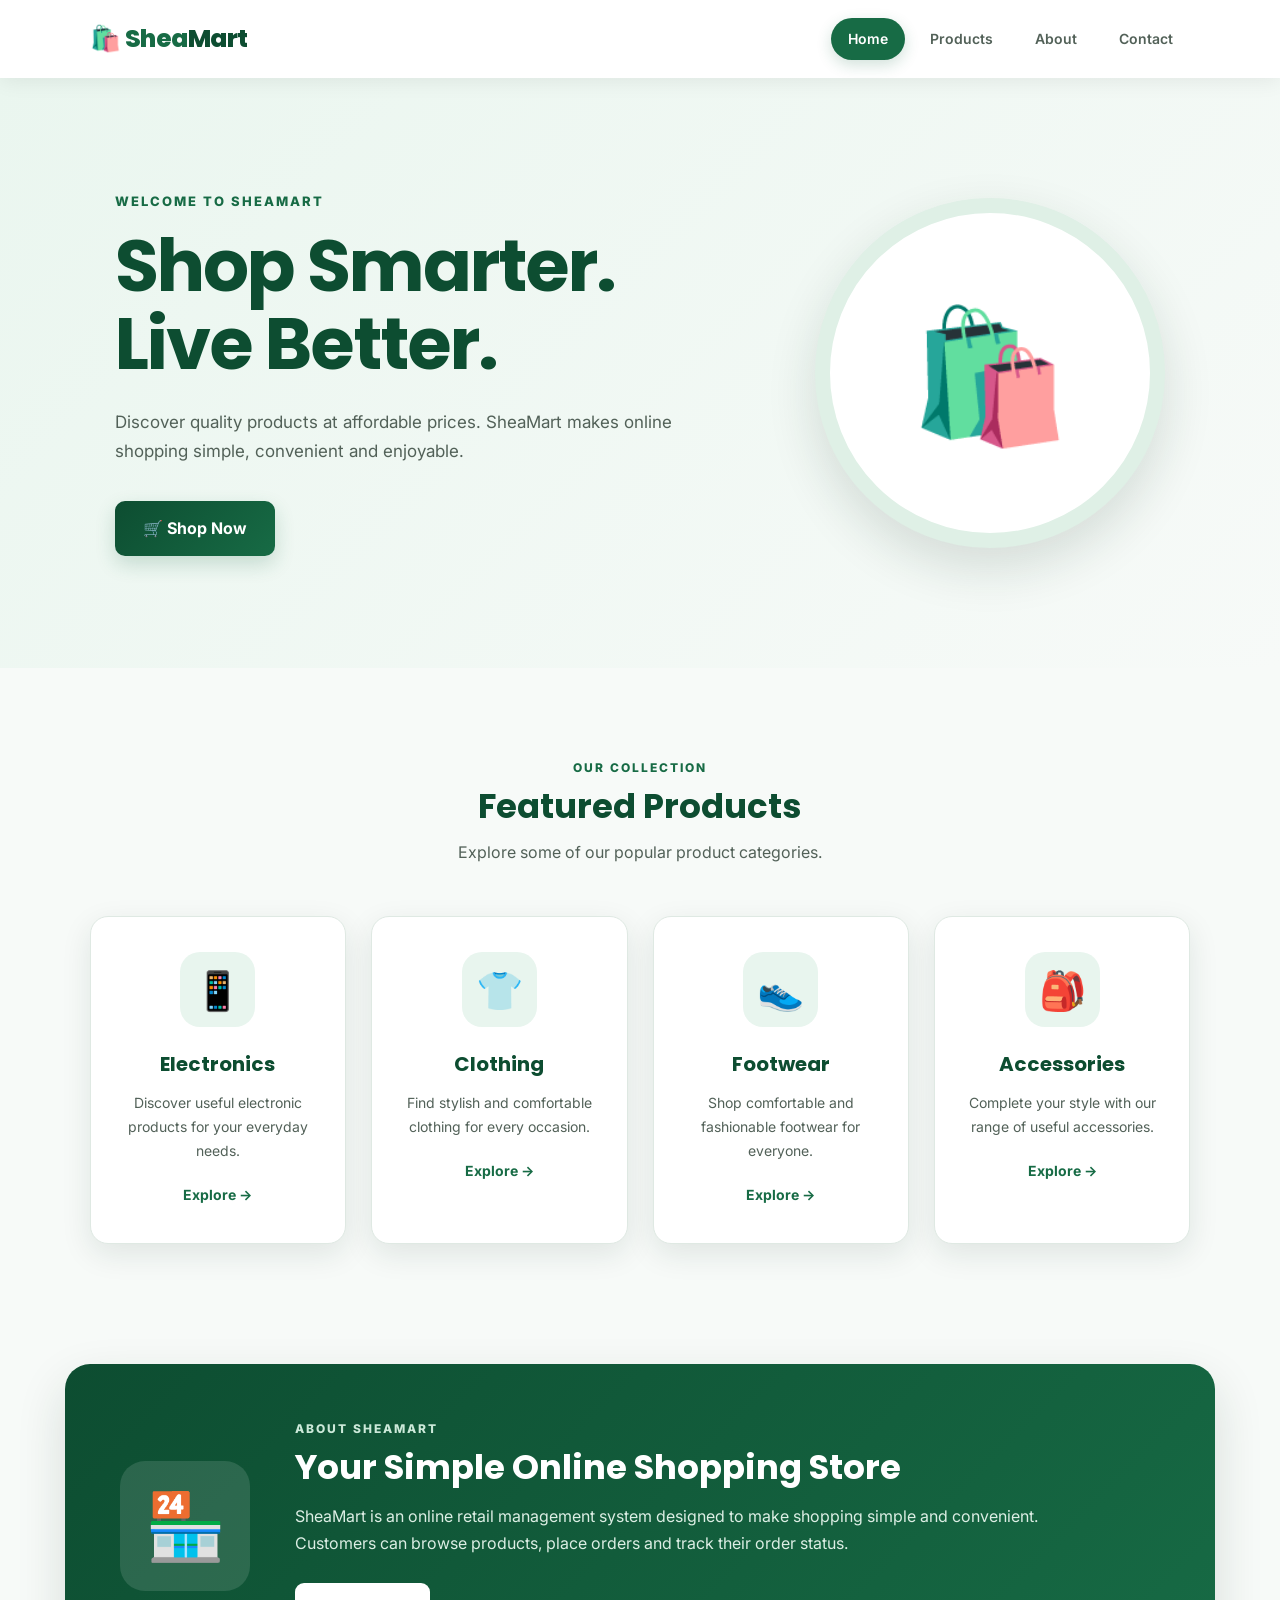
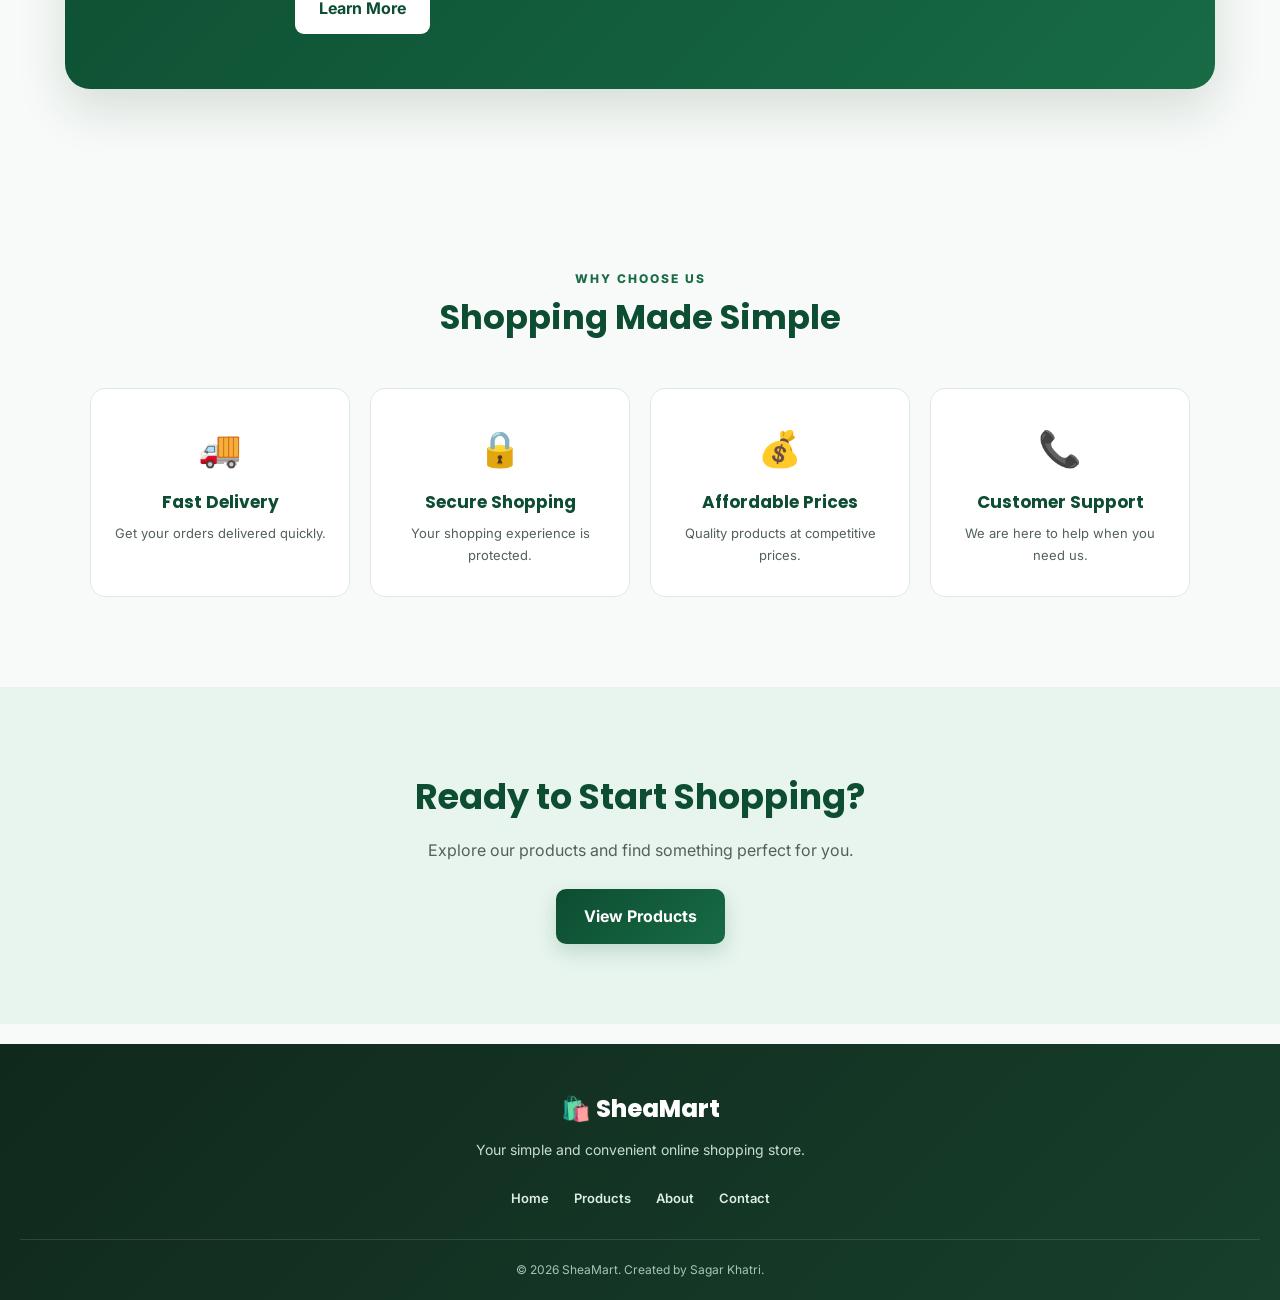
==== index.html @ f66f4bc7 "Add files via upload" ====
<!DOCTYPE html>
<html lang="en">

<head>
    <meta charset="UTF-8">
    <meta name="viewport" content="width=device-width, initial-scale=1.0">
    <title>SheaMart | Online Shopping</title>

    <link rel="stylesheet" href="style.css">
</head>

<body>

    <!-- HEADER -->
    <header class="header">

        <div class="logo">
            🛍️ <span>Shea</span>Mart
        </div>

        <nav>
            <a href="index.html" class="active">Home</a>
            <a href="products.html">Products</a>
            <a href="about.html">About</a>
            <a href="contact.html">Contact</a>
        </nav>

    </header>


    <!-- HERO SECTION -->
    <section class="hero">

        <div class="hero-content">

            <p class="hero-small">WELCOME TO SHEAMART</p>

            <h1>
                Shop Smarter.<br>
                Live Better.
            </h1>

            <p>
                Discover quality products at affordable prices.
                SheaMart makes online shopping simple, convenient
                and enjoyable.
            </p>

            <a href="products.html" class="hero-button">
                🛒 Shop Now
            </a>

        </div>

        <div class="hero-image">
            🛍️
        </div>

    </section>


    <!-- FEATURED PRODUCTS -->
    <section class="section">

        <div class="section-heading">

            <p class="section-label">OUR COLLECTION</p>

            <h2>Featured Products</h2>

            <p>
                Explore some of our popular product categories.
            </p>

        </div>


        <div class="category-container">

            <div class="category-card">
                <div class="category-icon">📱</div>

                <h3>Electronics</h3>

                <p>
                    Discover useful electronic products
                    for your everyday needs.
                </p>

                <a href="products.html">Explore →</a>
            </div>


            <div class="category-card">
                <div class="category-icon">👕</div>

                <h3>Clothing</h3>

                <p>
                    Find stylish and comfortable clothing
                    for every occasion.
                </p>

                <a href="products.html">Explore →</a>
            </div>


            <div class="category-card">
                <div class="category-icon">👟</div>

                <h3>Footwear</h3>

                <p>
                    Shop comfortable and fashionable
                    footwear for everyone.
                </p>

                <a href="products.html">Explore →</a>
            </div>


            <div class="category-card">
                <div class="category-icon">🎒</div>

                <h3>Accessories</h3>

                <p>
                    Complete your style with our range
                    of useful accessories.
                </p>

                <a href="products.html">Explore →</a>
            </div>

        </div>

    </section>


    <!-- ABOUT SECTION -->
    <section class="about-home">

        <div class="about-icon">
            🏪
        </div>

        <div>

            <p class="section-label">ABOUT SHEAMART</p>

            <h2>Your Simple Online Shopping Store</h2>

            <p>
                SheaMart is an online retail management system
                designed to make shopping simple and convenient.
                Customers can browse products, place orders and
                track their order status.
            </p>

            <a href="about.html" class="secondary-button">
                Learn More
            </a>

        </div>

    </section>


    <!-- WHY SHEAMART -->
    <section class="section">

        <div class="section-heading">

            <p class="section-label">WHY CHOOSE US</p>

            <h2>Shopping Made Simple</h2>

        </div>


        <div class="features">

            <div class="feature">
                <div>🚚</div>
                <h3>Fast Delivery</h3>
                <p>Get your orders delivered quickly.</p>
            </div>

            <div class="feature">
                <div>🔒</div>
                <h3>Secure Shopping</h3>
                <p>Your shopping experience is protected.</p>
            </div>

            <div class="feature">
                <div>💰</div>
                <h3>Affordable Prices</h3>
                <p>Quality products at competitive prices.</p>
            </div>

            <div class="feature">
                <div>📞</div>
                <h3>Customer Support</h3>
                <p>We are here to help when you need us.</p>
            </div>

        </div>

    </section>


    <!-- CALL TO ACTION -->
    <section class="cta">

        <h2>Ready to Start Shopping?</h2>

        <p>
            Explore our products and find something
            perfect for you.
        </p>

        <a href="products.html" class="hero-button">
            View Products
        </a>

    </section>


    <!-- FOOTER -->
    <footer>

        <div class="footer-logo">
            🛍️ SheaMart
        </div>

        <p>
            Your simple and convenient online shopping store.
        </p>

        <div class="footer-links">
            <a href="index.html">Home</a>
            <a href="products.html">Products</a>
            <a href="about.html">About</a>
            <a href="contact.html">Contact</a>
        </div>

        <div class="footer-bottom">
            © 2026 SheaMart. Created by Sagar Khatri.
        </div>

    </footer>

</body>

</html>
---- style.css ----
/* =========================================================
   SHEAMART WEBSITE
   Main Stylesheet
   Created by Sagar Khatri
   ========================================================= */


/* GOOGLE FONTS */

@import url('https://fonts.googleapis.com/css2?family=Inter:wght@400;500;600;700&family=Poppins:wght@500;600;700;800&display=swap');


/* =========================================================
   VARIABLES
   ========================================================= */

:root {

    --green: #176b45;

    --dark-green: #0d4d31;

    --light-green: #e8f5ee;

    --lighter-green: #f4faf6;

    --gold: #d9a441;

    --dark: #17231d;

    --text: #526158;

    --white: #ffffff;

    --background: #f7faf8;

    --border: #dfe9e3;

    --shadow:
        0 10px 30px rgba(23, 50, 38, 0.10);

    --large-shadow:
        0 20px 50px rgba(23, 50, 38, 0.14);
}


/* =========================================================
   RESET
   ========================================================= */

* {

    margin: 0;

    padding: 0;

    box-sizing: border-box;
}


html {

    scroll-behavior: smooth;
}


body {

    font-family: 'Inter', Arial, sans-serif;

    background: var(--background);

    color: var(--dark);

    line-height: 1.7;

    min-height: 100vh;
}


a {

    text-decoration: none;
}


button,
input,
textarea {

    font-family: inherit;
}


/* =========================================================
   HEADER
   ========================================================= */

.header {

    background: var(--white);

    min-height: 78px;

    padding: 0 7%;

    display: flex;

    align-items: center;

    justify-content: space-between;

    position: sticky;

    top: 0;

    z-index: 1000;

    box-shadow:
        0 3px 20px rgba(0, 0, 0, 0.07);
}


/* LOGO */

.logo {

    font-family: 'Poppins', sans-serif;

    font-size: 25px;

    font-weight: 800;

    color: var(--dark-green);

    letter-spacing: -0.5px;
}


.logo span {

    color: var(--green);
}


/* NAVIGATION */

nav {

    display: flex;

    align-items: center;

    gap: 8px;
}


nav a {

    color: var(--text);

    font-size: 14px;

    font-weight: 600;

    padding: 9px 17px;

    border-radius: 25px;

    transition: all 0.3s ease;
}


nav a:hover {

    background: var(--light-green);

    color: var(--green);

    transform: translateY(-2px);
}


nav a.active {

    background: var(--green);

    color: white;

    box-shadow:
        0 5px 15px rgba(23, 107, 69, 0.20);
}


/* =========================================================
   HERO
   ========================================================= */

.hero {

    min-height: 590px;

    padding: 70px 9%;

    display: flex;

    align-items: center;

    justify-content: space-between;

    gap: 60px;

    background:
        linear-gradient(
            135deg,
            #eaf6ef,
            #f7faf8
        );
}


.hero-content {

    max-width: 650px;

    text-align: left;
}


.hero-small {

    color: var(--green);

    font-size: 13px;

    font-weight: 800;

    letter-spacing: 2px;

    margin-bottom: 15px;
}


.hero h1 {

    font-family: 'Poppins', sans-serif;

    font-size: clamp(45px, 6vw, 72px);

    line-height: 1.08;

    color: var(--dark-green);

    margin-bottom: 25px;

    letter-spacing: -2px;
}


.hero-content > p:not(.hero-small) {

    max-width: 570px;

    font-size: 17px;

    color: var(--text);

    margin-bottom: 35px;
}


/* HERO IMAGE */

.hero-image {

    width: 350px;

    height: 350px;

    border-radius: 50%;

    display: flex;

    justify-content: center;

    align-items: center;

    font-size: 130px;

    background: white;

    border: 15px solid #dff0e6;

    box-shadow: var(--large-shadow);

    animation: floating 4s ease-in-out infinite;
}


@keyframes floating {

    0% {
        transform: translateY(0);
    }

    50% {
        transform: translateY(-12px);
    }

    100% {
        transform: translateY(0);
    }
}


/* BUTTON */

.hero-button {

    display: inline-block;

    padding: 14px 28px;

    background:
        linear-gradient(
            135deg,
            var(--dark-green),
            var(--green)
        );

    color: white;

    font-weight: 700;

    border-radius: 10px;

    transition: all 0.3s ease;

    box-shadow:
        0 8px 20px rgba(23, 107, 69, 0.20);
}


.hero-button:hover {

    transform: translateY(-4px);

    box-shadow:
        0 14px 28px rgba(23, 107, 69, 0.28);
}


/* =========================================================
   GENERAL SECTIONS
   ========================================================= */

.section {

    padding: 90px 7%;
}


.section-heading {

    text-align: center;

    max-width: 700px;

    margin: 0 auto 50px;
}


.section-label {

    color: var(--green);

    font-size: 12px;

    font-weight: 800;

    letter-spacing: 2px;

    margin-bottom: 8px;
}


.section-heading h2,
.about-home h2,
.contact-info h2,
.about-box h2,
.information-card h2 {

    font-family: 'Poppins', sans-serif;

    color: var(--dark-green);

    font-size: 34px;

    line-height: 1.2;

    margin-bottom: 12px;
}


.section-heading > p:last-child {

    color: var(--text);
}


/* =========================================================
   CATEGORY CARDS
   ========================================================= */

.category-container {

    max-width: 1200px;

    margin: auto;

    display: grid;

    grid-template-columns:
        repeat(4, 1fr);

    gap: 25px;
}


.category-card {

    background: white;

    padding: 35px 25px;

    border-radius: 18px;

    text-align: center;

    border: 1px solid var(--border);

    box-shadow: var(--shadow);

    transition: all 0.35s ease;
}


.category-card:hover {

    transform: translateY(-10px);

    box-shadow: var(--large-shadow);

    border-color: #b9dac7;
}


.category-icon {

    width: 75px;

    height: 75px;

    margin: 0 auto 20px;

    display: flex;

    justify-content: center;

    align-items: center;

    font-size: 38px;

    background: var(--light-green);

    border-radius: 20px;
}


.category-card h3 {

    font-family: 'Poppins', sans-serif;

    color: var(--dark-green);

    margin-bottom: 10px;

    font-size: 20px;
}


.category-card p {

    color: var(--text);

    font-size: 14px;

    margin-bottom: 18px;
}


.category-card a {

    color: var(--green);

    font-weight: 700;

    font-size: 14px;
}


/* =========================================================
   ABOUT HOME
   ========================================================= */

.about-home {

    max-width: 1150px;

    margin: 30px auto 90px;

    padding: 55px;

    border-radius: 25px;

    background:
        linear-gradient(
            135deg,
            var(--dark-green),
            var(--green)
        );

    color: white;

    display: flex;

    align-items: center;

    gap: 45px;

    box-shadow: var(--large-shadow);
}


.about-icon {

    min-width: 130px;

    height: 130px;

    border-radius: 25px;

    display: flex;

    justify-content: center;

    align-items: center;

    font-size: 65px;

    background: rgba(255, 255, 255, 0.12);
}


.about-home .section-label {

    color: #cce9d9;
}


.about-home h2 {

    color: white;

    margin-bottom: 15px;
}


.about-home p:not(.section-label) {

    color: #dceee4;

    margin-bottom: 25px;

    max-width: 750px;
}


.secondary-button {

    display: inline-block;

    background: white;

    color: var(--dark-green);

    padding: 12px 24px;

    border-radius: 9px;

    font-weight: 700;

    transition: 0.3s;
}


.secondary-button:hover {

    transform: translateY(-3px);

    box-shadow:
        0 8px 20px rgba(0, 0, 0, 0.18);
}


/* =========================================================
   FEATURES
   ========================================================= */

.features {

    max-width: 1100px;

    margin: auto;

    display: grid;

    grid-template-columns:
        repeat(4, 1fr);

    gap: 20px;
}


.feature {

    background: white;

    padding: 30px 20px;

    text-align: center;

    border-radius: 15px;

    border: 1px solid var(--border);

    transition: 0.3s;
}


.feature:hover {

    transform: translateY(-6px);

    box-shadow: var(--shadow);
}


.feature > div {

    font-size: 35px;

    margin-bottom: 10px;
}


.feature h3 {

    color: var(--dark-green);

    font-family: 'Poppins', sans-serif;

    font-size: 17px;

    margin-bottom: 5px;
}


.feature p {

    color: var(--text);

    font-size: 13px;
}


/* =========================================================
   CTA
   ========================================================= */

.cta {

    text-align: center;

    padding: 80px 20px;

    background: var(--light-green);
}


.cta h2 {

    font-family: 'Poppins', sans-serif;

    font-size: 35px;

    color: var(--dark-green);

    margin-bottom: 10px;
}


.cta p {

    color: var(--text);

    margin-bottom: 25px;
}


/* =========================================================
   PAGE BANNER
   ========================================================= */

.page-banner {

    padding: 80px 20px;

    text-align: center;

    background:
        linear-gradient(
            135deg,
            #e9f6ef,
            #f8fbf9
        );

    border-bottom: 1px solid var(--border);
}


.page-banner h1 {

    font-family: 'Poppins', sans-serif;

    font-size: 48px;

    color: var(--dark-green);

    margin-bottom: 10px;
}


.page-banner > p:last-child {

    color: var(--text);
}


/* =========================================================
   SEARCH
   ========================================================= */

.search-section {

    padding: 45px 20px 20px;
}


.search-box {

    max-width: 700px;

    margin: auto;

    padding: 8px;

    background: white;

    border: 1px solid var(--border);

    border-radius: 14px;

    display: flex;

    align-items: center;

    gap: 10px;

    box-shadow: var(--shadow);
}


.search-box > input {

    flex: 1;

    border: none;

    outline: none;

    padding: 13px;

    font-size: 15px;

    background: transparent;
}


.search-box button {

    border: none;

    background: var(--green);

    color: white;

    padding: 12px 22px;

    border-radius: 9px;

    font-weight: 700;

    cursor: pointer;

    transition: 0.3s;
}


.search-box button:hover {

    background: var(--dark-green);
}


/* =========================================================
   PRODUCTS
   ========================================================= */

.products-section {

    padding: 50px 7% 90px;
}


.product-grid {

    max-width: 1200px;

    margin: auto;

    display: grid;

    grid-template-columns:
        repeat(4, 1fr);

    gap: 25px;
}


.product-card {

    background: white;

    border-radius: 18px;

    overflow: hidden;

    border: 1px solid var(--border);

    box-shadow: var(--shadow);

    transition: 0.35s;
}


.product-card:hover {

    transform: translateY(-8px);

    box-shadow: var(--large-shadow);
}


.product-image {

    height: 200px;

    background:
        linear-gradient(
            135deg,
            #e8f5ee,
            #f7faf8
        );

    display: flex;

    align-items: center;

    justify-content: center;

    font-size: 75px;
}


.product-content {

    padding: 23px;
}


.product-category {

    color: var(--green);

    font-size: 11px;

    font-weight: 800;

    text-transform: uppercase;

    letter-spacing: 1px;
}


.product-content h3 {

    font-family: 'Poppins', sans-serif;

    color: var(--dark-green);

    font-size: 20px;

    margin: 5px 0;
}


.product-content p {

    color: var(--text);

    font-size: 13px;

    margin-bottom: 20px;
}


.product-bottom {

    display: flex;

    align-items: center;

    justify-content: space-between;
}


.product-bottom strong {

    color: var(--dark-green);

    font-size: 21px;

    font-family: 'Poppins', sans-serif;
}


.cart-button {

    border: none;

    background: var(--light-green);

    color: var(--green);

    padding: 9px 13px;

    border-radius: 8px;

    font-weight: 700;

    cursor: pointer;

    transition: 0.3s;
}


.cart-button:hover {

    background: var(--green);

    color: white;
}


/* =========================================================
   ABOUT PAGE
   ========================================================= */

.about-page {

    max-width: 1100px;

    margin: auto;

    padding: 80px 20px;
}


.about-box {

    display: flex;

    align-items: center;

    gap: 45px;

    padding: 50px;

    background: white;

    border-radius: 22px;

    box-shadow: var(--shadow);

    margin-bottom: 40px;
}


.large-icon {

    min-width: 150px;

    height: 150px;

    display: flex;

    align-items: center;

    justify-content: center;

    background: var(--light-green);

    border-radius: 30px;

    font-size: 75px;
}


.about-box p,
.information-card p {

    color: var(--text);

    margin-bottom: 15px;
}


/* INFORMATION CARD */

.information-card {

    display: flex;

    gap: 30px;

    padding: 40px;

    background: #fffdf8;

    border: 1px solid #eee6d5;

    border-radius: 20px;

    margin-bottom: 80px;
}


.info-icon {

    font-size: 45px;
}


/* USERS */

.users-section {

    margin-bottom: 80px;
}


.user-cards {

    display: grid;

    grid-template-columns:
        repeat(2, 1fr);

    gap: 25px;
}


.user-card {

    padding: 35px;

    text-align: center;

    background: white;

    border-radius: 18px;

    border: 1px solid var(--border);

    box-shadow: var(--shadow);
}


.user-icon {

    font-size: 50px;

    margin-bottom: 15px;
}


.user-card h3 {

    color: var(--dark-green);

    font-family: 'Poppins', sans-serif;

    margin-bottom: 10px;
}


.user-card p {

    color: var(--text);

    font-size: 14px;
}


/* =========================================================
   ORDER STATUS
   ========================================================= */

.status-grid {

    display: grid;

    grid-template-columns:
        repeat(4, 1fr);

    gap: 20px;
}


.status-card {

    text-align: center;

    padding: 30px 20px;

    background: white;

    border-radius: 16px;

    border: 1px solid var(--border);

    box-shadow: var(--shadow);

    transition: 0.3s;
}


.status-card:hover {

    transform: translateY(-6px);
}


.status-card span {

    font-size: 35px;
}


.status-card h3 {

    color: var(--dark-green);

    font-family: 'Poppins', sans-serif;

    margin: 10px 0 5px;
}


.status-card p {

    color: var(--text);

    font-size: 13px;
}


/* =========================================================
   CONTACT PAGE
   ========================================================= */

.contact-section {

    max-width: 1100px;

    margin: auto;

    padding: 80px 20px;

    display: grid;

    grid-template-columns:
        0.9fr 1.1fr;

    gap: 60px;

    align-items: start;
}


.contact-info {

    padding-top: 15px;
}


.contact-info > p:not(.section-label) {

    color: var(--text);

    margin-bottom: 35px;
}


.contact-item {

    display: flex;

    align-items: center;

    gap: 18px;

    margin-bottom: 25px;
}


.contact-icon {

    width: 50px;

    height: 50px;

    display: flex;

    justify-content: center;

    align-items: center;

    background: var(--light-green);

    border-radius: 12px;

    font-size: 23px;
}


.contact-item h3 {

    color: var(--dark-green);

    font-size: 15px;

    margin-bottom: 2px;
}


.contact-item p {

    color: var(--text);

    font-size: 14px;
}


/* CONTACT FORM */

form {

    background: white;

    padding: 40px;

    border-radius: 22px;

    box-shadow: var(--large-shadow);

    border: 1px solid var(--border);
}


form h2 {

    font-family: 'Poppins', sans-serif;

    color: var(--dark-green);

    font-size: 27px;

    margin-bottom: 5px;
}


form > p {

    color: var(--text);

    font-size: 14px;

    margin-bottom: 25px;
}


form label {

    display: block;

    color: var(--dark-green);

    font-weight: 700;

    font-size: 14px;

    margin-bottom: 7px;
}


form input,
form textarea {

    width: 100%;

    padding: 13px 15px;

    border: 1px solid #d7e2da;

    border-radius: 9px;

    outline: none;

    margin-bottom: 20px;

    font-size: 14px;

    color: var(--dark);

    background: #fbfdfc;

    transition: 0.3s;

    resize: vertical;
}


form input:focus,
form textarea:focus {

    border-color: var(--green);

    background: white;

    box-shadow:
        0 0 0 4px rgba(23, 107, 69, 0.09);
}


form button {

    width: 100%;

    border: none;

    padding: 14px;

    background:
        linear-gradient(
            135deg,
            var(--dark-green),
            var(--green)
        );

    color: white;

    font-weight: 700;

    font-size: 15px;

    border-radius: 9px;

    cursor: pointer;

    transition: 0.3s;
}


form button:hover {

    transform: translateY(-3px);

    box-shadow:
        0 10px 25px rgba(23, 107, 69, 0.22);
}


/* =========================================================
   FOOTER
   ========================================================= */

footer {

    background:
        linear-gradient(
            135deg,
            #10291d,
            #173f2b
        );

    color: white;

    text-align: center;

    padding: 45px 20px 20px;

    margin-top: 20px;
}


.footer-logo {

    font-family: 'Poppins', sans-serif;

    font-size: 24px;

    font-weight: 800;

    margin-bottom: 8px;
}


footer > p {

    color: #c9ded2;

    font-size: 14px;

    margin-bottom: 25px;
}


.footer-links {

    display: flex;

    justify-content: center;

    gap: 25px;

    margin-bottom: 30px;
}


.footer-links a {

    color: #dceee4;

    font-size: 13px;

    font-weight: 600;

    transition: 0.3s;
}


.footer-links a:hover {

    color: white;
}


.footer-bottom {

    border-top: 1px solid rgba(255,255,255,0.12);

    padding-top: 20px;

    color: #a9c3b5;

    font-size: 12px;
}


/* =========================================================
   RESPONSIVE DESIGN
   ========================================================= */


/* TABLET */

@media (max-width: 1000px) {

    .header {

        padding: 0 4%;
    }


    .category-container {

        grid-template-columns:
            repeat(2, 1fr);
    }


    .features {

        grid-template-columns:
            repeat(2, 1fr);
    }


    .product-grid {

        grid-template-columns:
            repeat(2, 1fr);
    }


    .status-grid {

        grid-template-columns:
            repeat(2, 1fr);
    }


    .hero {

        padding: 60px 6%;
    }


    .hero-image {

        width: 280px;

        height: 280px;

        font-size: 100px;
    }

}


/* MOBILE */

@media (max-width: 700px) {

    .header {

        flex-direction: column;

        padding: 18px 15px;

        gap: 15px;

        position: relative;
    }


    nav {

        flex-wrap: wrap;

        justify-content: center;
    }


    nav a {

        font-size: 13px;

        padding: 8px 12px;
    }


    .hero {

        flex-direction: column;

        text-align: center;

        padding: 55px 20px;

        gap: 40px;
    }


    .hero-content {

        text-align: center;
    }


    .hero h1 {

        font-size: 43px;

        letter-spacing: -1px;
    }


    .hero-content > p:not(.hero-small) {

        font-size: 15px;
    }


    .hero-image {

        width: 220px;

        height: 220px;

        font-size: 80px;

        border-width: 10px;
    }


    .section {

        padding: 65px 20px;
    }


    .section-heading h2,
    .about-home h2,
    .contact-info h2,
    .about-box h2,
    .information-card h2 {

        font-size: 27px;
    }


    .category-container,
    .features,
    .product-grid,
    .status-grid {

        grid-template-columns: 1fr;
    }


    .about-home {

        margin: 20px;

        padding: 35px 25px;

        flex-direction: column;

        text-align: center;
    }


    .about-icon {

        min-width: 100px;

        width: 100px;

        height: 100px;

        font-size: 50px;
    }


    .page-banner {

        padding: 60px 20px;
    }


    .page-banner h1 {

        font-size: 38px;
    }


    .search-box {

        flex-wrap: wrap;

        padding: 10px;
    }


    .search-box input {

        min-width: 150px;
    }


    .search-box button {

        width: 100%;
    }


    .about-box {

        flex-direction: column;

        padding: 30px 25px;

        text-align: center;
    }


    .large-icon {

        min-width: 110px;

        width: 110px;

        height: 110px;

        font-size: 55px;
    }


    .information-card {

        flex-direction: column;

        padding: 30px 25px;

        text-align: center;
    }


    .user-cards {

        grid-template-columns: 1fr;
    }


    .contact-section {

        grid-template-columns: 1fr;

        gap: 40px;

        padding: 60px 20px;
    }


    form {

        padding: 30px 22px;
    }


    .footer-links {

        flex-wrap: wrap;

        gap: 15px;
    }

}


/* SMALL MOBILE */

@media (max-width: 400px) {

    .logo {

        font-size: 22px;
    }


    nav a {

        padding: 7px 9px;

        font-size: 12px;
    }


    .hero h1 {

        font-size: 36px;
    }


    .page-banner h1 {

        font-size: 32px;
    }

}
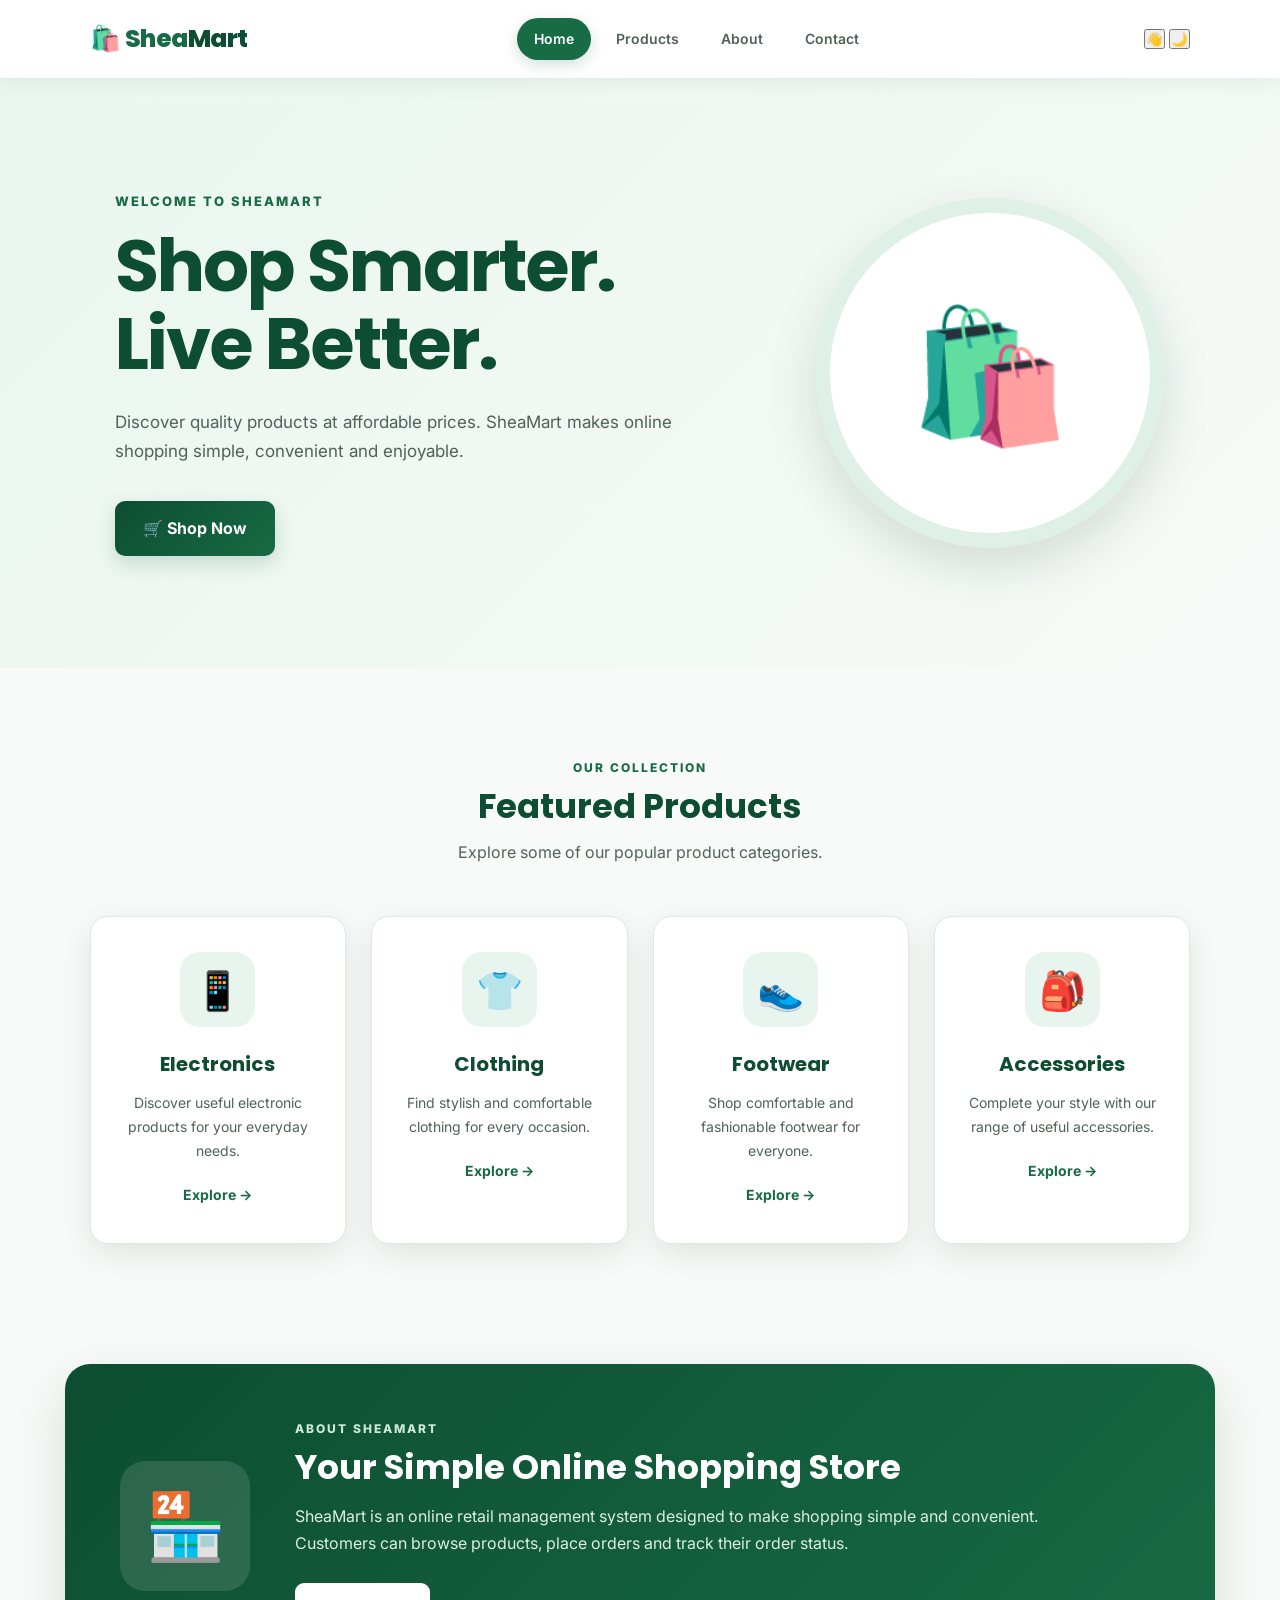
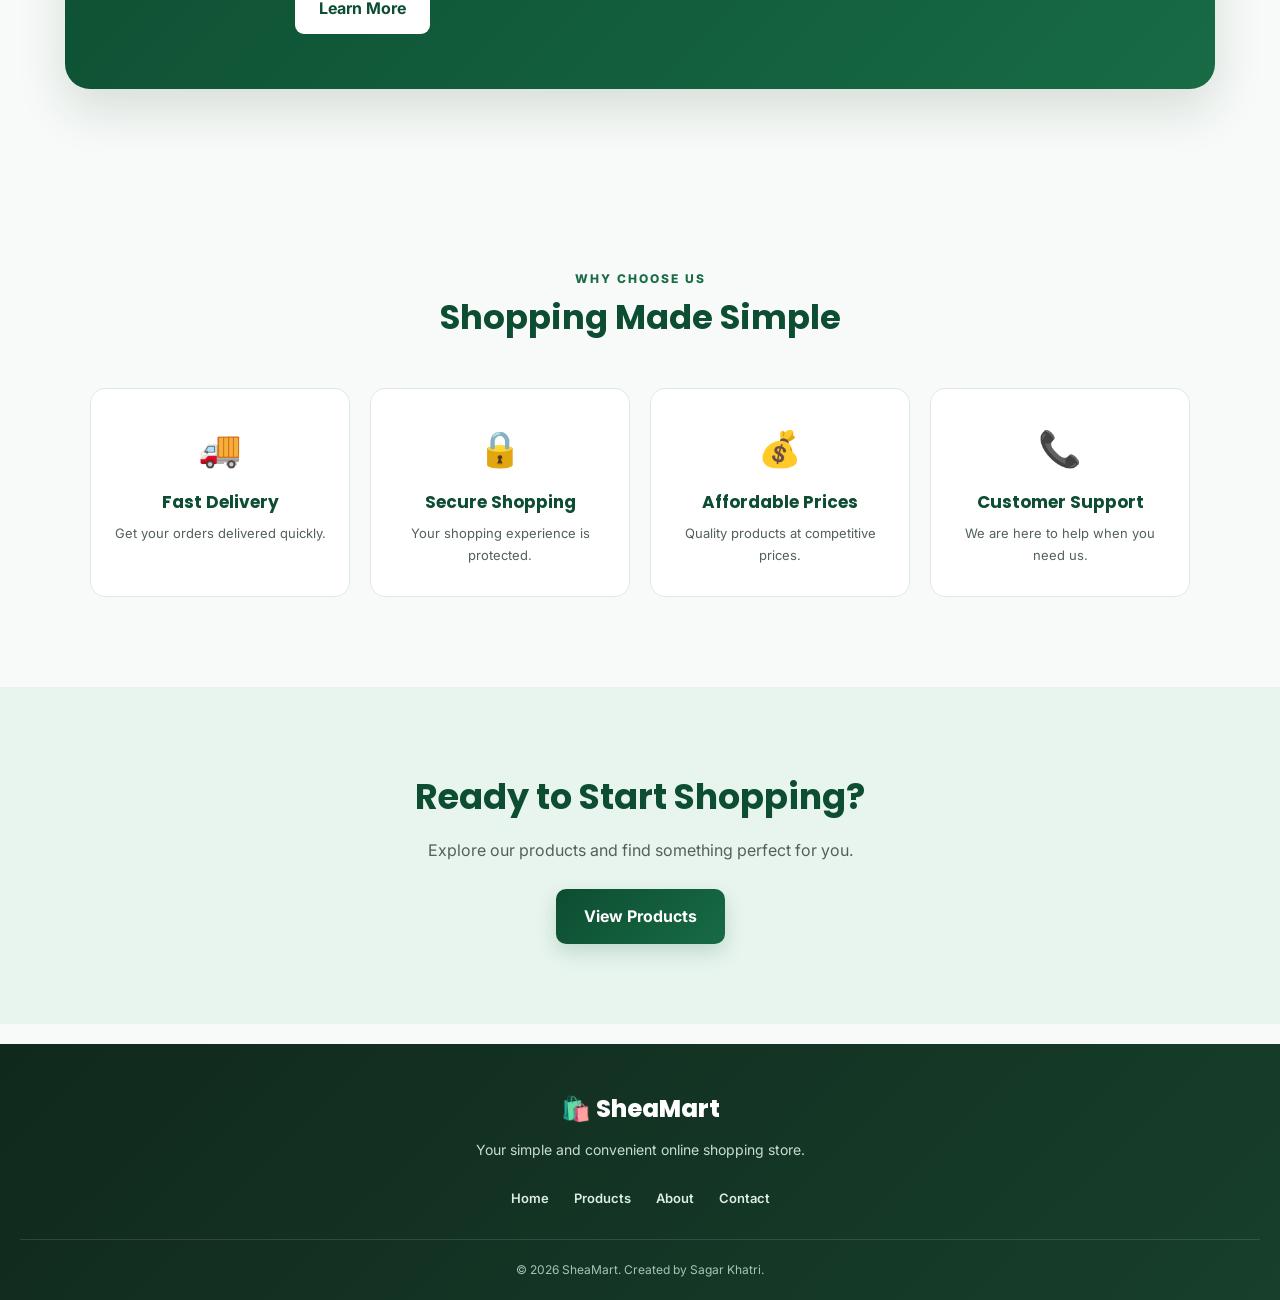
==== commit c49c53a8: "Update index.html Update the code" ====
--- a/index.html
+++ b/index.html
@@ -25,6 +25,18 @@
             <a href="contact.html">Contact</a>
         </nav>
 
+        <div class="header-actions">
+
+            <button class="icon-btn" onclick="welcomeUser()" title="Welcome message">
+                👋
+            </button>
+
+            <button class="icon-btn" id="darkModeBtn" onclick="toggleDarkMode()" title="Toggle dark mode">
+                🌙
+            </button>
+
+        </div>
+
     </header>
 
 
@@ -250,6 +262,8 @@
 
     </footer>
 
+    <script src="script.js"></script>
+
 </body>
 
-</html>+</html>
